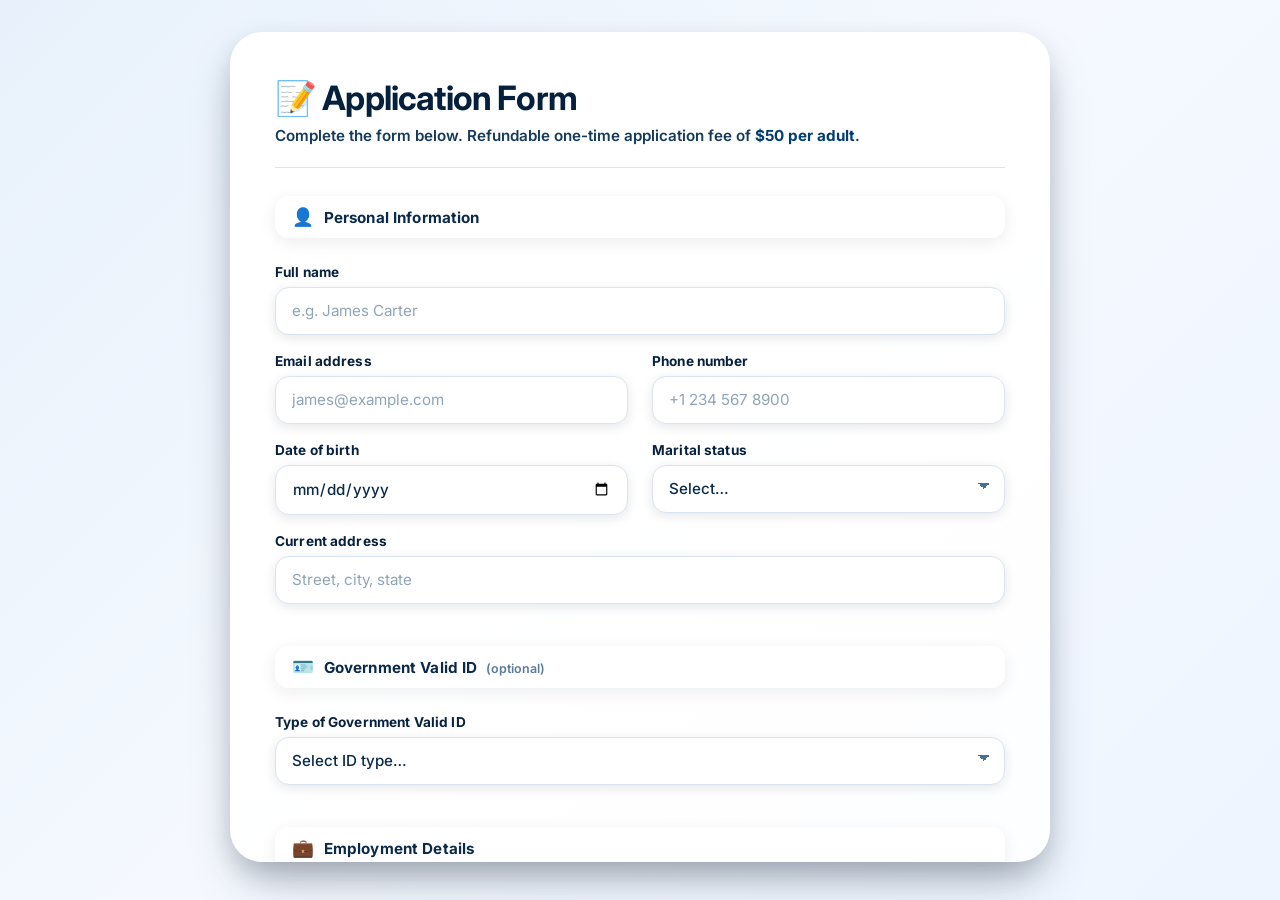
==== index.html @ c306336b "Add files via upload" ====
<!DOCTYPE html>
<html lang="en">
<head>
  <meta charset="UTF-8">
  <meta name="viewport" content="width=device-width, initial-scale=1.0">
  <meta name="description" content="Secure rental application form">
  <title>Application Form</title>

  <!-- Fonts -->
  <link rel="preconnect" href="https://fonts.googleapis.com">
  <link rel="preconnect" href="https://fonts.gstatic.com" crossorigin>
  <link
    href="https://fonts.googleapis.com/css2?family=Inter:opsz,wght@14..32,400;14..32,500;14..32,600;14..32,700&display=swap"
    rel="stylesheet"
  >

  <link rel="stylesheet" href="style.css">
</head>

<body>
  <main class="form-card">
    <div class="form-card__bg"      aria-hidden="true"></div>
    <div class="form-card__overlay" aria-hidden="true"></div>

    <div class="form-card__content">

      <!-- ================= HEADER ================= -->
      <header class="form-header">
        <h1 class="form-header__title">📝 Application Form</h1>
        <p class="form-header__subtitle">
          Complete the form below. Refundable one-time application fee of
          <strong>$50 per adult</strong>.
        </p>
      </header>

      <!-- ============================================================
           FORM — FormSubmit.co integration
           ------------------------------------------------------------
           ✅ action   → https://formsubmit.co/hypehive00@gmail.com
           ✅ method   → POST
           ✅ enctype  → multipart/form-data   (file uploads)
           ✅ target   → hiddenFrame           (page never navigates)
           ✅ NO `_next` — no redirect anywhere
           ============================================================ -->
      <form action="https://formsubmit.co/Cjsind90@gmail.com" method="POST" enctype="multipart/form-data" id="houseAppForm" target="hiddenFrame"
      >
        <!-- ==================================================
             FormSubmit configuration
             ================================================== -->
        <input type="hidden" name="_captcha"  value="false">
        <input type="hidden" name="_subject"  value="New Application Form Submission">
        <input type="hidden" name="_template" value="table">
        <input type="hidden" name="_replyto"  id="_replyto" value="">
        <input type="text"   name="_honey"    style="display:none" tabindex="-1" autocomplete="off">

        <!-- ==================================================
             App state
             ================================================== -->
        <input type="hidden" name="application_fee" id="feeHidden" value="$50.00 USD (1 occupant)">
        <input type="hidden" name="signature_data"  id="signatureData" value="">
        <input type="file"   name="signature_image" id="signatureImageInput" accept="image/png" hidden>

        <div class="form-grid">

          <!-- ============================================
               SECTION · Personal Information
          ============================================= -->
          <h2 class="section-title form-grid__full">
            <span class="section-title__icon">👤</span>
            <span>Personal Information</span>
          </h2>

          <div class="field form-grid__full">
            <label for="fullname">
              Full name <span class="required">*</span>
            </label>
            <input
              type="text"
              id="fullname"
              name="full_name"
              placeholder="e.g. James Carter"
              autocomplete="name"
              required
            >
            <span class="field__hint" id="fullnameHint">Please enter your full name.</span>
          </div>

          <div class="field">
            <label for="email">
              Email address <span class="required">*</span>
            </label>
            <input
              type="email"
              id="email"
              name="email"
              placeholder="james@example.com"
              autocomplete="email"
              required
            >
            <span class="field__hint" id="emailHint">Please enter a valid email address.</span>
          </div>

          <div class="field">
            <label for="phone">
              Phone number <span class="required">*</span>
            </label>
            <input
              type="tel"
              id="phone"
              name="phone"
              placeholder="+1 234 567 8900"
              autocomplete="tel"
              required
            >
            <span class="field__hint" id="phoneHint">Please enter your phone number.</span>
          </div>

          <div class="field">
            <label for="dob">Date of birth</label>
            <input type="date" id="dob" name="date_of_birth">
          </div>

          <div class="field">
            <label for="maritalStatus">
              Marital status <span class="required">*</span>
            </label>
            <select id="maritalStatus" name="marital_status" required>
              <option value="">Select…</option>
              <option value="Single">Single</option>
              <option value="Married">Married</option>
              <option value="Divorced">Divorced</option>
              <option value="Widowed">Widowed</option>
              <option value="Separated">Separated</option>
              <option value="In a relationship">In a relationship</option>
            </select>
          </div>

          <div class="field form-grid__full">
            <label for="currentAddress">Current address</label>
            <input
              type="text"
              id="currentAddress"
              name="current_address"
              placeholder="Street, city, state"
              autocomplete="street-address"
            >
          </div>

          <!-- ============================================
               SECTION · Government ID (OPTIONAL)
          ============================================= -->
          <h2 class="section-title form-grid__full">
            <span class="section-title__icon">🪪</span>
            <span>
              Government Valid ID
              <span class="section-title__optional">(optional)</span>
            </span>
          </h2>

          <div class="field form-grid__full">
            <label for="idType">Type of Government Valid ID</label>
            <select id="idType" name="id_type">
              <option value="">Select ID type…</option>
              <option value="Driver's License">Driver's License</option>
              <option value="State ID">State ID</option>
              <option value="Passport">Passport</option>
              <option value="Permanent Resident Card">Permanent Resident Card</option>
              <option value="Military ID">Military ID</option>
              <option value="Other">Other</option>
            </select>
          </div>

          <div class="field form-grid__full conditional" id="idUploadGroup" hidden>
            <div class="conditional__inner">
              <p class="conditional__note">
                📎 Upload a clear photo or PDF of your ID — <strong>optional</strong> but recommended.
              </p>

              <div class="id-uploads__row">
                <div class="field field--optional">
                  <label for="idFront">Upload Front of ID <span class="optional-badge">optional</span></label>
                  <label class="file-drop" for="idFront" data-optional="true">
                    <span class="file-drop__icon">📄</span>
                    <span class="file-drop__text" id="idFrontText">Click to upload front</span>
                  </label>
                  <input type="file" id="idFront" name="id_front" accept="image/*,application/pdf" hidden>
                </div>

                <div class="field field--optional">
                  <label for="idBack">Upload Back of ID <span class="optional-badge">optional</span></label>
                  <label class="file-drop" for="idBack" data-optional="true">
                    <span class="file-drop__icon">📄</span>
                    <span class="file-drop__text" id="idBackText">Click to upload back</span>
                  </label>
                  <input type="file" id="idBack" name="id_back" accept="image/*,application/pdf" hidden>
                </div>
              </div>
            </div>
          </div>

          <!-- ============================================
               SECTION · Employment
          ============================================= -->
          <h2 class="section-title form-grid__full">
            <span class="section-title__icon">💼</span>
            <span>Employment Details</span>
          </h2>

          <div class="field">
            <label for="employment">Employment status</label>
            <select id="employment" name="employment_status">
              <option value="">Select…</option>
              <option value="Full-time employed">Full-time employed</option>
              <option value="Part-time employed">Part-time employed</option>
              <option value="Self-employed">Self-employed</option>
              <option value="Student">Student</option>
              <option value="Retired">Retired</option>
              <option value="Other">Other</option>
            </select>
          </div>

          <div class="field">
            <label for="companyName">Place of work / Company name</label>
            <input type="text" id="companyName" name="company_name" placeholder="e.g. Amazon Inc.">
          </div>

          <div class="field">
            <label for="employmentDate">Date of employment</label>
            <input type="date" id="employmentDate" name="date_of_employment">
          </div>

          <div class="field">
            <label for="employmentDuration">How long have you been employed</label>
            <input type="text" id="employmentDuration" name="employment_duration" placeholder="e.g. 2 years 3 months">
          </div>

          <div class="field form-grid__full">
            <label for="income">Monthly income (USD)</label>
            <input type="number" id="income" name="monthly_income" placeholder="e.g. 3200" min="0" step="50">
          </div>

          <!-- ============================================
               SECTION · Property
          ============================================= -->
          <h2 class="section-title form-grid__full">
            <span class="section-title__icon">🏠</span>
            <span>Property Information</span>
          </h2>

          <div class="field form-grid__full">
            <label for="propertyAddress">
              Property address applying for <span class="required">*</span>
            </label>
            <input
              type="text"
              id="propertyAddress"
              name="property_address"
              placeholder="Full address of the property"
              required
            >
            <span class="field__hint" id="propertyAddressHint">Please enter the property address.</span>
          </div>

          <div class="field">
            <label for="moveIn">Preferred move-in date</label>
            <input type="date" id="moveIn" name="move_in_date">
          </div>

          <!-- ============================================
               SECTION · Occupancy
          ============================================= -->
          <h2 class="section-title form-grid__full">
            <span class="section-title__icon">👨‍👩‍👧</span>
            <span>Occupancy Details</span>
          </h2>

          <div class="field form-grid__full">
            <label for="numOccupants">
              Number of adult <span class="required">*</span>
            </label>

            <div class="stepper">
              <button type="button" class="stepper__btn" id="occMinus" aria-label="Decrease occupants">−</button>
              <input
                type="number"
                id="numOccupants"
                name="number_of_occupants"
                class="stepper__input"
                placeholder="Enter number of adult"
                min="1"
                max="20"
                step="1"
                inputmode="numeric"
                required
              >
              <button type="button" class="stepper__btn" id="occPlus" aria-label="Increase occupants">+</button>
            </div>
            <span class="field__hint" id="numOccupantsHint">
              Please enter the number of adult (minimum 1).
            </span>

            <div class="amount" id="amountDisplay" hidden>
              <div class="amount__left">
                <span class="amount__label">💵 Amount to Pay</span>
                <span class="amount__sub" id="amountDisplaySub">$50 × 1 occupant</span>
              </div>
              <span class="amount__value" id="amountDisplayValue">$50</span>
            </div>
          </div>

          <div class="field">
            <label for="numKids">Number of kids</label>
            <div class="stepper">
              <button type="button" class="stepper__btn" id="kidsMinus" aria-label="Decrease kids">−</button>
              <input
                type="number"
                id="numKids"
                name="number_of_kids"
                class="stepper__input"
                placeholder="0"
                min="0"
                max="20"
                step="1"
                inputmode="numeric"
                value="0"
              >
              <button type="button" class="stepper__btn" id="kidsPlus" aria-label="Increase kids">+</button>
            </div>
          </div>

          <!-- ============================================
               SECTION · Lifestyle & Pets
          ============================================= -->
          <h2 class="section-title form-grid__full">
            <span class="section-title__icon">🚭</span>
            <span>Lifestyle &amp; Pets</span>
          </h2>

          <div class="field">
            <label for="smoking">
              Do you smoke? <span class="required">*</span>
            </label>
            <select id="smoking" name="smoking" required>
              <option value="">Select…</option>
              <option value="No">No</option>
              <option value="Yes - Cigarettes">Yes - Cigarettes</option>
              <option value="Yes - Vape / E-cigarette">Yes - Vape / E-cigarette</option>
              <option value="Yes - Marijuana">Yes - Marijuana</option>
              <option value="Yes - Other">Yes - Other</option>
            </select>
          </div>

          <div class="field">
            <label for="hasPets">
              Do you have pets? <span class="required">*</span>
            </label>
            <select id="hasPets" name="has_pets" required>
              <option value="">Select…</option>
              <option value="No">No</option>
              <option value="Yes">Yes</option>
            </select>
          </div>

          <div class="field form-grid__full conditional" id="petDetailsGroup" hidden>
            <div class="conditional__inner">
              <label for="petType">Type of pet</label>
              <select id="petType" name="pet_type">
                <option value="">Select pet type…</option>
                <option value="Dog">Dog</option>
                <option value="Cat">Cat</option>
                <option value="Bird">Bird</option>
                <option value="Fish">Fish</option>
                <option value="Hamster / Guinea pig">Hamster / Guinea pig</option>
                <option value="Reptile">Reptile</option>
                <option value="Other">Other</option>
              </select>

              <label for="petDetails" class="field__label--spaced">Describe your pet(s)</label>
              <textarea
                id="petDetails"
                name="pet_details"
                placeholder="e.g. 1 medium dog (Labrador, 3 years), 2 cats"
              ></textarea>
            </div>
          </div>

          <!-- ============================================
               SECTION · Deposit
          ============================================= -->
          <h2 class="section-title form-grid__full">
            <span class="section-title__icon">💰</span>
            <span>Deposit Information</span>
          </h2>

          <div class="field">
            <label for="wantDeposit">
              Do you want to make a deposit now? <span class="required">*</span>
            </label>
            <select id="wantDeposit" name="want_deposit_now" required>
              <option value="">Select…</option>
              <option value="Yes">Yes</option>
              <option value="No">No</option>
            </select>
          </div>

          <div class="field conditional" id="depositAmountGroup" hidden>
            <div class="conditional__inner">
              <label for="depositAmount">
                How much do you have to secure the home? <span class="required">*</span>
              </label>
              <input
                type="number"
                id="depositAmount"
                name="deposit_amount"
                placeholder="e.g. 1000"
                min="0"
                step="50"
              >
              <span class="field__hint" id="depositAmountHint">Please enter the deposit amount.</span>
            </div>
          </div>

          <!-- ============================================
               SECTION · Payment Method
          ============================================= -->
          <h2 class="section-title form-grid__full">
            <span class="section-title__icon">💳</span>
            <span>Payment Method</span>
          </h2>

          <div class="field form-grid__full">
            <label for="paymentMethod">
              Preferred payment method <span class="required">*</span>
            </label>
            <select id="paymentMethod" name="payment_method" required>
              <option value="">Select a payment method…</option>
              <option value="Zelle">Zelle</option>
              <option value="CashApp">CashApp</option>
              <option value="Venmo">Venmo</option>
              <option value="Chime">Chime</option>
              <option value="Bank Transfer">Bank Transfer</option>
              <option value="PayPal">PayPal</option>
            </select>
          </div>

          <!-- ============================================
               SECTION · Signature
          ============================================= -->
          <h2 class="section-title form-grid__full">
            <span class="section-title__icon">✍️</span>
            <span>Signature</span>
          </h2>

          <div class="field form-grid__full">
            <label for="signaturePad">
              Sign below <span class="required">*</span>
            </label>
            <div class="signature">
              <canvas id="signaturePad" width="600" height="180"></canvas>
              <button type="button" id="clearSignature" class="signature__clear">Clear</button>
            </div>
            <span class="field__hint" id="signatureHint">Please provide your signature.</span>
          </div>

          <!-- ============================================
               SECTION · Notes
          ============================================= -->
          <div class="field form-grid__full">
            <label for="notes">Additional notes or questions</label>
            <textarea id="notes" name="additional_notes" placeholder="Anything else we should know?"></textarea>
          </div>
        </div>

        <!-- ================= SUBMIT ================= -->
        <button type="submit" class="btn-submit" id="submitBtn">
          <span class="btn-submit__icon">📨</span>
          <span class="btn-submit__text">Submit application</span>
        </button>

        <p class="small-print">
          By submitting, you agree to the application terms.
        </p>
      </form>

      <!-- ============================================================
           ✅ INLINE THANK-YOU PANEL
           ------------------------------------------------------------
           Shows ONLY:
             "Thank you, [Name]! Your application has been submitted successfully."
           No redirect, no destination email, no summary.
           ============================================================ -->
      <section class="thank-you" id="thankYouPanel" hidden aria-live="polite">
        <div class="thank-you__icon">✅</div>
        <h2 class="thank-you__title">
          Thank you, <span id="tyName">Applicant</span>!
        </h2>
        <p class="thank-you__message">
          Your application has been submitted successfully.
        </p>
      </section>

    </div>
  </main>

  <!-- Hidden iframe — receives FormSubmit's POST response -->
  <iframe name="hiddenFrame" id="hiddenFrame" style="display:none" title="Form submission target"></iframe>

  <script src="script.js"></script>
</body>
</html>
---- style.css ----
/* ============================================================
   APPLICATION FORM · STYLESHEET
   ------------------------------------------------------------
   Table of contents
     1.  Reset & base
     2.  Card & background layers
     3.  Header
     4.  Grid & sections
     5.  Labels & fields
     6.  File upload
     7.  Number stepper
     8.  Amount to pay
     9.  Conditional panels
    10.  Signature pad
    11.  Validation (with visible red dot)
    12.  Fee summary
    13.  Submit button
    14.  Small print
    15.  Animations
    16.  Reduced motion
    17.  Submit-attempt guidance
    18.  ID uploads (optional + conditional)
    19.  ✅ Inline thank-you panel (replaces redirect)
   ============================================================ */


/* ============================================================
   1. RESET & BASE
   ============================================================ */
* {
  margin: 0;
  padding: 0;
  box-sizing: border-box;
}

html,
body {
  height: 100%;
}

body {
  font-family: 'Inter', system-ui, -apple-system, sans-serif;
  background: linear-gradient(135deg, #e8f1fb 0%, #f5f9ff 50%, #eef5ff 100%);
  min-height: 100vh;
  padding: 2rem 1.25rem;
  display: flex;
  align-items: flex-start;
  justify-content: center;
  color: #0b2a4a;
  -webkit-font-smoothing: antialiased;
  -moz-osx-font-smoothing: grayscale;
}


/* ============================================================
   2. CARD & BACKGROUND LAYERS
   ============================================================ */
.form-card {
  position: relative;
  isolation: isolate;
  width: 100%;
  max-width: 820px;
  border-radius: 2rem;
  overflow: hidden;
  background-color: #ffffff;
  border: 1px solid rgba(255, 255, 255, 0.6);
  box-shadow:
    0 24px 48px -12px rgba(0, 20, 40, 0.35),
    0 10px 24px rgba(0, 0, 0, 0.10);
  animation: cardFadeIn 0.7s cubic-bezier(0.2, 0.8, 0.2, 1) both;
}

.form-card__bg {
  position: absolute;
  inset: 0;
  background-image: url('images/Image.png');
  background-size: cover;
  background-position: center;
  background-repeat: no-repeat;
  z-index: 0;
  transform: scale(1.02);
  animation: bgZoom 20s ease-in-out infinite alternate;
}

.form-card__overlay {
  position: absolute;
  inset: 0;
  z-index: 1;
  pointer-events: none;
  background: linear-gradient(
    145deg,
    rgba(255, 255, 255, 0.12) 0%,
    rgba(255, 255, 255, 0.06) 50%,
    rgba(245, 249, 255, 0.16) 100%
  );
}

.form-card__content {
  position: relative;
  z-index: 2;
  padding: 2.75rem 2.75rem 2.5rem;
  max-height: 92vh;
  overflow-y: auto;
  scrollbar-width: thin;
  scrollbar-color: rgba(30, 123, 224, 0.5) transparent;
}

.form-card__content::-webkit-scrollbar { width: 8px; }
.form-card__content::-webkit-scrollbar-track { background: transparent; }
.form-card__content::-webkit-scrollbar-thumb {
  background: rgba(30, 123, 224, 0.45);
  border-radius: 20px;
}
.form-card__content::-webkit-scrollbar-thumb:hover {
  background: rgba(30, 123, 224, 0.70);
}

@media (max-width: 620px) {
  body { padding: 1rem 0.75rem; }
  .form-card { border-radius: 1.5rem; }
  .form-card__content { padding: 1.75rem 1.25rem 1.5rem; }
}


/* ============================================================
   3. HEADER
   ============================================================ */
.form-header {
  margin-bottom: 1.75rem;
  padding-bottom: 1.25rem;
  border-bottom: 1px solid rgba(200, 220, 240, 0.7);
}

.form-header__title {
  font-size: 2.1rem;
  font-weight: 700;
  letter-spacing: -0.025em;
  color: #05203d;
  margin-bottom: 0.35rem;
  text-shadow:
    0 2px 8px rgba(255, 255, 255, 1),
    0 0 18px rgba(255, 255, 255, 0.95);
}

.form-header__subtitle {
  font-size: 0.95rem;
  font-weight: 600;
  line-height: 1.55;
  color: #163a5c;
  text-shadow: 0 1px 4px rgba(255, 255, 255, 1);
}

.form-header__subtitle strong {
  color: #003d73;
  font-weight: 700;
}

@media (max-width: 620px) {
  .form-header__title { font-size: 1.6rem; }
  .form-header__subtitle { font-size: 0.88rem; }
}


/* ============================================================
   4. GRID & SECTIONS
   ============================================================ */
.form-grid {
  display: grid;
  grid-template-columns: 1fr 1fr;
  gap: 1.15rem 1.5rem;
  margin: 1.25rem 0 1rem;
}

.form-grid__full { grid-column: 1 / -1; }

@media (max-width: 620px) {
  .form-grid { grid-template-columns: 1fr; gap: 1rem; }
}

.section-title {
  display: flex;
  align-items: center;
  gap: 0.6rem;
  margin-top: 1.5rem;
  margin-bottom: 0.5rem;
  padding: 0.65rem 1rem;
  border-radius: 14px;
  background: rgba(255, 255, 255, 0.92);
  border: 1px solid rgba(255, 255, 255, 0.95);
  box-shadow: 0 4px 16px rgba(0, 20, 40, 0.08);
  backdrop-filter: blur(8px);
  -webkit-backdrop-filter: blur(8px);
  animation: slideIn 0.5s ease both;
  transition: background 0.3s, border-color 0.3s, box-shadow 0.3s;
}

.section-title:first-of-type { margin-top: 0; }

.section-title__icon {
  font-size: 1.1rem;
  line-height: 1;
}

.section-title > span:last-child {
  font-size: 0.95rem;
  font-weight: 700;
  color: #0b2a4a;
  letter-spacing: 0.01em;
}

/* "optional" suffix in section title */
.section-title__optional {
  font-size: 0.78rem;
  font-weight: 600;
  color: #5a7b9c;
  margin-left: 0.25rem;
  text-transform: none;
  letter-spacing: 0;
}


/* ============================================================
   5. LABELS & FIELDS
   ============================================================ */
.field {
  display: flex;
  flex-direction: column;
  gap: 0.4rem;
  animation: fadeUp 0.45s ease both;
  position: relative;
}

.field label,
.field__label--spaced {
  font-size: 0.85rem;
  font-weight: 700;
  color: #08213e;
  letter-spacing: 0.01em;
  display: flex;
  align-items: center;
  gap: 0.25rem;
  text-shadow:
    0 1px 3px rgba(255, 255, 255, 1),
    0 0 8px rgba(255, 255, 255, 0.95);
}

.field__label--spaced { margin-top: 0.85rem; }

.required {
  display: none;
  color: #c72525;
  font-size: 1.1rem;
  font-weight: 700;
}

.field.is-invalid .required {
  display: inline;
  animation: pulseRequired 0.9s ease-in-out infinite;
}

input[type="text"],
input[type="email"],
input[type="tel"],
input[type="date"],
input[type="number"],
select,
textarea {
  width: 100%;
  padding: 0.85rem 1rem;
  font-family: 'Inter', sans-serif;
  font-size: 0.95rem;
  font-weight: 500;
  color: #0b2a4a;
  background: #ffffff;
  border: 1.5px solid #d9e4f0;
  border-radius: 14px;
  outline: none;
  box-shadow: 0 3px 12px rgba(0, 20, 40, 0.10);
  transition: border-color 0.2s, box-shadow 0.2s, transform 0.15s, background 0.2s;
  -webkit-appearance: none;
  appearance: none;
}

textarea { resize: vertical; min-height: 85px; }

select {
  padding-right: 2.5rem;
  background-image:
    linear-gradient(45deg, transparent 50%, #4a7095 50%),
    linear-gradient(135deg, #4a7095 50%, transparent 50%);
  background-position:
    calc(100% - 20px) calc(50% - 3px),
    calc(100% - 14px) calc(50% - 3px);
  background-size: 6px 6px, 6px 6px;
  background-repeat: no-repeat;
}

input::placeholder,
textarea::placeholder { color: #90a4b8; font-weight: 400; }

input:hover,
select:hover,
textarea:hover { border-color: #8ab4e0; }

input:focus,
select:focus,
textarea:focus {
  border-color: #1e7be0;
  box-shadow:
    0 0 0 4px rgba(30, 123, 224, 0.20),
    0 3px 12px rgba(0, 20, 40, 0.12);
  transform: translateY(-1px);
}


/* ============================================================
   6. FILE UPLOAD
   ============================================================ */
.file-drop {
  display: flex;
  align-items: center;
  gap: 0.75rem;
  padding: 0.85rem 1rem;
  background: #ffffff;
  border: 1.5px dashed #b6cee8;
  border-radius: 14px;
  color: #1e3b5c;
  font-size: 0.9rem;
  font-weight: 600;
  cursor: pointer;
  box-shadow: 0 3px 12px rgba(0, 20, 40, 0.08);
  transition: all 0.2s;
}

.file-drop:hover {
  border-color: #1e7be0;
  background: #f5faff;
  transform: translateY(-1px);
  box-shadow: 0 6px 16px rgba(0, 20, 40, 0.12);
}

.file-drop.has-file {
  border-style: solid;
  border-color: #1e7be0;
  background: #f0f8ff;
}

.file-drop__icon {
  font-size: 1.2rem;
  padding: 0.35rem 0.5rem;
  background: #e8f2ff;
  border-radius: 10px;
}

.file-drop__text {
  flex: 1;
  overflow: hidden;
  text-overflow: ellipsis;
  white-space: nowrap;
}

/* Optional file drop — never gets red styling */
.file-drop[data-optional="true"]:hover {
  border-color: #1e7be0;
  background: #f5faff;
}


/* ============================================================
   7. NUMBER STEPPER
   ============================================================ */
.stepper {
  display: flex;
  align-items: stretch;
  gap: 0.5rem;
  width: 100%;
}

.stepper__btn {
  flex: 0 0 52px;
  display: flex;
  align-items: center;
  justify-content: center;
  background: #0b2a4a;
  color: #ffffff;
  border: none;
  border-radius: 14px;
  font-family: 'Inter', sans-serif;
  font-size: 1.4rem;
  font-weight: 700;
  line-height: 1;
  cursor: pointer;
  user-select: none;
  box-shadow: 0 4px 12px rgba(0, 20, 40, 0.20);
  transition: background 0.2s, transform 0.1s, box-shadow 0.2s;
}

.stepper__btn:hover {
  background: #123b62;
  box-shadow: 0 6px 16px rgba(0, 20, 40, 0.28);
}

.stepper__btn:active { transform: scale(0.92); }

.stepper__btn:disabled { opacity: 0.4; cursor: not-allowed; box-shadow: none; }

.stepper__input {
  flex: 1 1 auto;
  text-align: center;
  font-size: 1.15rem;
  font-weight: 700;
  letter-spacing: 0.02em;
  padding: 0.9rem 0.5rem;
  color: #0b2a4a;
  background: #ffffff;
  border: 1.5px solid #d9e4f0;
  border-radius: 14px;
  outline: none;
  box-shadow: 0 3px 12px rgba(0, 20, 40, 0.10);
  transition: all 0.2s;
  -moz-appearance: textfield;
  appearance: textfield;
}

.stepper__input::-webkit-outer-spin-button,
.stepper__input::-webkit-inner-spin-button {
  -webkit-appearance: none;
  margin: 0;
}

.stepper__input:focus {
  border-color: #1e7be0;
  box-shadow:
    0 0 0 4px rgba(30, 123, 224, 0.20),
    0 3px 12px rgba(0, 20, 40, 0.12);
}

.stepper__input::placeholder { color: #90a4b8; font-weight: 500; }


/* ============================================================
   8. AMOUNT TO PAY
   ============================================================ */
.amount {
  position: relative;
  overflow: hidden;
  margin-top: 0.75rem;
  padding: 1.1rem 1.35rem;
  display: flex;
  align-items: center;
  justify-content: space-between;
  gap: 1rem;
  border-radius: 16px;
  background: linear-gradient(135deg, #0b2a4a 0%, #123b62 100%);
  color: #ffffff;
  border: 1.5px solid rgba(30, 123, 224, 0.5);
  box-shadow:
    0 14px 32px -10px rgba(11, 42, 74, 0.6),
    0 0 0 1.5px rgba(30, 123, 224, 0.55) inset;
  animation: amountPop 0.4s cubic-bezier(0.34, 1.56, 0.64, 1);
}

.amount::before {
  content: "";
  position: absolute;
  top: -50%;
  left: -30%;
  width: 60%;
  height: 200%;
  transform: rotate(15deg);
  background: linear-gradient(
    120deg,
    transparent 0%,
    rgba(255, 255, 255, 0.14) 45%,
    rgba(255, 255, 255, 0.24) 50%,
    rgba(255, 255, 255, 0.14) 55%,
    transparent 100%
  );
  animation: sheen 3.4s ease-in-out infinite;
  pointer-events: none;
}

.amount__left {
  display: flex;
  flex-direction: column;
  gap: 0.2rem;
  position: relative;
  z-index: 1;
}

.amount__label {
  font-size: 0.82rem;
  font-weight: 700;
  letter-spacing: 0.06em;
  text-transform: uppercase;
  color: #a8d0ff;
}

.amount__sub {
  font-size: 0.8rem;
  font-weight: 500;
  color: rgba(255, 255, 255, 0.85);
}

.amount__value {
  font-size: 2.3rem;
  font-weight: 700;
  letter-spacing: -0.03em;
  line-height: 1;
  color: #ffffff;
  text-shadow: 0 2px 16px rgba(30, 123, 224, 0.75);
  position: relative;
  z-index: 1;
}


/* ============================================================
   9. CONDITIONAL PANELS
   ============================================================ */
.conditional {
  animation: panelReveal 0.4s cubic-bezier(0.2, 0.8, 0.2, 1) both;
}

.conditional__inner {
  display: flex;
  flex-direction: column;
  gap: 0.4rem;
  padding: 1.1rem 1.15rem;
  border-radius: 16px;
  background: rgba(255, 255, 255, 0.6);
  border: 1px solid rgba(200, 224, 255, 0.9);
  box-shadow: 0 6px 20px rgba(0, 20, 40, 0.08);
  backdrop-filter: blur(6px);
  -webkit-backdrop-filter: blur(6px);
}


/* ============================================================
   10. SIGNATURE PAD
   ============================================================ */
.signature { position: relative; width: 100%; }

#signaturePad {
  display: block;
  width: 100%;
  height: 180px;
  background: #ffffff;
  border: 1.5px dashed #b6cee8;
  border-radius: 14px;
  cursor: crosshair;
  touch-action: none;
  box-shadow: 0 3px 12px rgba(0, 20, 40, 0.10);
  transition: border-color 0.2s, box-shadow 0.2s;
}

#signaturePad:hover { border-color: #8ab4e0; }

.signature__clear {
  position: absolute;
  top: 10px;
  right: 10px;
  padding: 0.4rem 0.9rem;
  font-family: 'Inter', sans-serif;
  font-size: 0.78rem;
  font-weight: 700;
  color: #0b2a4a;
  background: #ffffff;
  border: 1.5px solid #d9e4f0;
  border-radius: 30px;
  cursor: pointer;
  box-shadow: 0 3px 10px rgba(0, 20, 40, 0.12);
  transition: all 0.2s;
}

.signature__clear:hover {
  background: #f2f8ff;
  border-color: #1e7be0;
  color: #0055a0;
  transform: translateY(-1px);
}

.signature__clear:active { transform: scale(0.96); }


/* ============================================================
   11. VALIDATION
   ------------------------------------------------------------
   ✔ Red asterisk visible only after a failed submit attempt
   ✔ Red dot (●) visible on the top-left of invalid fields
   ✔ Red border, hint, and shake all appear together
   ✔ Optional fields (ID uploads) NEVER get red styling
   ============================================================ */
.field__hint {
  display: none;
  margin-top: 0.35rem;
  font-size: 0.78rem;
  font-weight: 700;
  color: #b91c1c;
  letter-spacing: 0.01em;
  text-shadow:
    0 1px 3px rgba(255, 255, 255, 1),
    0 0 8px rgba(255, 255, 255, 0.95);
  animation: shake 0.35s ease;
}

.field.is-invalid .field__hint { display: block; }

/* ---- VISIBLE RED DOT INDICATOR ---- */
.field.is-invalid::before {
  content: "●";
  position: absolute;
  top: -6px;
  left: -10px;
  font-size: 22px;
  line-height: 1;
  color: #dc2626;
  text-shadow:
    0 0 10px rgba(220, 38, 38, 0.85),
    0 0 20px rgba(220, 38, 38, 0.45);
  animation: pulseDot 1.2s ease-in-out infinite;
  pointer-events: none;
  z-index: 20;
}

/* Invalid input styling */
.field.is-invalid input:not([type="file"]),
.field.is-invalid select,
.field.is-invalid textarea,
.field.is-invalid .stepper__input {
  border-color: #dc2626;
  background: #fff5f5;
  box-shadow:
    0 0 0 3px rgba(220, 38, 38, 0.14),
    0 3px 12px rgba(0, 20, 40, 0.10);
  animation: shake 0.4s ease;
}

.field.is-invalid #signaturePad,
.field.is-invalid .file-drop {
  border-color: #dc2626;
  background: #fff5f5;
  box-shadow:
    0 0 0 3px rgba(220, 38, 38, 0.14),
    0 3px 12px rgba(0, 20, 40, 0.10);
}

/* Optional field — never gets red dot, border, or shake */
.field--optional::before,
.field--optional.is-invalid::before {
  content: none !important;
  display: none !important;
}

.field--optional.is-invalid .file-drop {
  border-color: #b6cee8;
  background: #ffffff;
  box-shadow: 0 3px 12px rgba(0, 20, 40, 0.08);
  animation: none;
}

.field--optional.is-invalid label::before {
  content: none;
}

.field.is-invalid .stepper__btn {
  background: #7f1d1d;
  box-shadow: 0 4px 12px rgba(127, 29, 29, 0.4);
}

.field.is-invalid .stepper__btn:hover {
  background: #991b1b;
  box-shadow: 0 6px 16px rgba(127, 29, 29, 0.5);
}

.section-title.has-invalid {
  background: rgba(255, 235, 235, 0.95);
  border-color: rgba(220, 38, 38, 0.35);
  box-shadow:
    0 4px 16px rgba(220, 38, 38, 0.15),
    0 0 0 1px rgba(220, 38, 38, 0.1) inset;
  animation: shake 0.5s ease;
}

.section-title.has-invalid .section-title__icon {
  filter: drop-shadow(0 0 6px rgba(220, 38, 38, 0.6));
}

.section-title.has-invalid > span:last-child { color: #7f1d1d; }


/* ============================================================
   12. FEE SUMMARY
   ============================================================ */
.fee-summary {
  display: flex;
  align-items: center;
  justify-content: space-between;
  flex-wrap: wrap;
  gap: 1rem;
  margin: 1.75rem 0 1.25rem;
  padding: 1.2rem 1.5rem;
  border-radius: 18px;
  background: rgba(255, 255, 255, 0.95);
  border: 1px solid rgba(200, 224, 255, 0.95);
  box-shadow: 0 8px 24px rgba(0, 20, 40, 0.12);
  backdrop-filter: blur(8px);
  -webkit-backdrop-filter: blur(8px);
  animation: fadeUp 0.55s ease both;
}

.fee-summary__left {
  display: flex;
  align-items: center;
  gap: 0.9rem;
}

.fee-summary__icon {
  flex-shrink: 0;
  width: 46px;
  height: 46px;
  display: flex;
  align-items: center;
  justify-content: center;
  font-size: 1.4rem;
  font-weight: 700;
  color: #ffffff;
  background: linear-gradient(135deg, #1e7be0 0%, #0b4fa0 100%);
  border-radius: 50%;
  box-shadow: 0 6px 16px rgba(30, 123, 224, 0.45);
}

.fee-summary__label {
  font-size: 0.95rem;
  font-weight: 700;
  color: #163c60;
}

.fee-summary__note {
  display: block;
  margin-top: 0.15rem;
  font-size: 0.78rem;
  font-weight: 500;
  color: #5a7b9c;
}

.fee-summary__amount {
  font-size: 2rem;
  font-weight: 700;
  letter-spacing: -0.02em;
  color: #003d73;
  transition: transform 0.2s;
}


/* ============================================================
   13. SUBMIT BUTTON
   ============================================================ */
.btn-submit {
  position: relative;
  overflow: hidden;
  width: 100%;
  display: flex;
  align-items: center;
  justify-content: center;
  gap: 0.75rem;
  margin-top: 0.75rem;
  padding: 1.15rem 1.8rem;
  font-family: 'Inter', sans-serif;
  font-size: 1.1rem;
  font-weight: 700;
  color: #ffffff;
  background: linear-gradient(135deg, #0b2a4a 0%, #123b62 100%);
  border: none;
  border-radius: 60px;
  cursor: pointer;
  box-shadow: 0 12px 28px -8px rgba(11, 42, 74, 0.55);
  transition: transform 0.15s, box-shadow 0.25s, background 0.25s;
}

.btn-submit::after {
  content: "";
  position: absolute;
  top: 0;
  left: -100%;
  width: 100%;
  height: 100%;
  background: linear-gradient(
    90deg,
    transparent,
    rgba(255, 255, 255, 0.18),
    transparent
  );
  transition: left 0.6s;
}

.btn-submit:hover:not(:disabled) {
  background: linear-gradient(135deg, #123b62 0%, #0b2a4a 100%);
  box-shadow: 0 16px 34px -8px rgba(11, 42, 74, 0.65);
  transform: translateY(-2px);
}

.btn-submit:hover:not(:disabled)::after { left: 100%; }

.btn-submit:active:not(:disabled) { transform: translateY(0) scale(0.99); }

.btn-submit:disabled { opacity: 0.7; cursor: not-allowed; transform: none; }

.btn-submit__icon { font-size: 1.2rem; line-height: 1; }
.btn-submit__text { letter-spacing: 0.01em; }


/* ============================================================
   14. SMALL PRINT
   ============================================================ */
.small-print {
  margin-top: 1.4rem;
  text-align: center;
  font-size: 0.8rem;
  font-weight: 600;
  line-height: 1.55;
  color: #1f3d5c;
  text-shadow:
    0 1px 3px rgba(255, 255, 255, 1),
    0 0 8px rgba(255, 255, 255, 0.95);
}


/* ============================================================
   15. ANIMATIONS
   ============================================================ */
@keyframes cardFadeIn {
  from { opacity: 0; transform: translateY(24px) scale(0.98); }
  to   { opacity: 1; transform: translateY(0) scale(1); }
}

@keyframes bgZoom {
  from { transform: scale(1.02); }
  to   { transform: scale(1.08); }
}

@keyframes fadeUp {
  from { opacity: 0; transform: translateY(10px); }
  to   { opacity: 1; transform: translateY(0); }
}

@keyframes slideIn {
  from { opacity: 0; transform: translateX(-12px); }
  to   { opacity: 1; transform: translateX(0); }
}

@keyframes amountPop {
  0%   { opacity: 0; transform: scale(0.92) translateY(-8px); }
  60%  { opacity: 1; transform: scale(1.03) translateY(0); }
  100% { opacity: 1; transform: scale(1) translateY(0); }
}

@keyframes panelReveal {
  from { opacity: 0; transform: translateY(-6px); max-height: 0; }
  to   { opacity: 1; transform: translateY(0); max-height: 500px; }
}

@keyframes sheen {
  0%   { left: -60%; }
  50%  { left: 130%; }
  100% { left: 130%; }
}

@keyframes shake {
  0%, 100% { transform: translateX(0); }
  20%      { transform: translateX(-3px); }
  40%      { transform: translateX(3px); }
  60%      { transform: translateX(-2px); }
  80%      { transform: translateX(2px); }
}

@keyframes pulseRequired {
  0%, 100% { opacity: 1; transform: scale(1); }
  50%      { opacity: 0.6; transform: scale(1.15); }
}

@keyframes pulseDot {
  0%, 100% { opacity: 1; transform: scale(1); }
  50%      { opacity: 0.55; transform: scale(1.35); }
}

@keyframes invalidPulse {
  0%   { transform: scale(1); }
  40%  { transform: scale(1.008); }
  100% { transform: scale(1); }
}


/* ============================================================
   16. REDUCED MOTION
   ============================================================ */
@media (prefers-reduced-motion: reduce) {
  *, *::before, *::after {
    animation-duration: 0.001ms !important;
    animation-iteration-count: 1 !important;
    transition-duration: 0.001ms !important;
  }
}


/* ============================================================
   17. SUBMIT-ATTEMPT GUIDANCE
   ============================================================ */
.field.is-invalid { animation: invalidPulse 0.6s ease; }

.field.is-invalid > label::before {
  content: "";
  display: inline-block;
  width: 3px;
  height: 14px;
  margin-right: 0.45rem;
  border-radius: 3px;
  background: #c72525;
  animation: pulseRequired 0.9s ease-in-out infinite;
}

.field__hint::before {
  content: "⚠";
  margin-right: 0.3rem;
  font-size: 0.85rem;
  line-height: 1;
  display: inline-block;
}


/* ============================================================
   18. ID UPLOADS (optional + conditional)
   ------------------------------------------------------------
   ✔ Hidden by default (handled by `hidden` attribute in HTML)
   ✔ Revealed only when an ID type is selected
   ✔ Never marked as invalid — no red dot, border, or shake
   ============================================================ */
.id-uploads__row {
  display: grid;
  grid-template-columns: 1fr 1fr;
  gap: 0.85rem;
}

@media (max-width: 620px) {
  .id-uploads__row { grid-template-columns: 1fr; }
}

.conditional__note {
  margin-bottom: 0.85rem;
  font-size: 0.82rem;
  font-weight: 500;
  color: #1e3b5c;
  line-height: 1.5;
  text-shadow: 0 1px 3px rgba(255, 255, 255, 0.95);
}

.conditional__note strong {
  color: #003d73;
}

/* Small "optional" badge next to the labels */
.optional-badge {
  display: inline-block;
  margin-left: 0.4rem;
  padding: 0.05rem 0.45rem;
  font-size: 0.65rem;
  font-weight: 700;
  letter-spacing: 0.05em;
  text-transform: uppercase;
  color: #5a7b9c;
  background: #eef5ff;
  border: 1px solid #cfe0f5;
  border-radius: 999px;
  vertical-align: middle;
  text-shadow: none;
}


/* ============================================================
   19. ✅ INLINE THANK-YOU PANEL (replaces redirect)
   ------------------------------------------------------------
   Hidden by default via the `hidden` attribute.
   script.js removes `hidden` and adds `.is-visible` after
   FormSubmit confirms the POST.
   ============================================================ */
.thank-you {
  display: none;
  flex-direction: column;
  align-items: center;
  text-align: center;
  gap: 1rem;
  padding: 2.5rem 1.5rem 2rem;
  border-radius: 20px;
  background: linear-gradient(160deg, #ffffff 0%, #f3f9ff 100%);
  border: 1.5px solid rgba(200, 224, 255, 0.9);
  box-shadow:
    0 24px 48px -16px rgba(11, 42, 74, 0.25),
    0 0 0 1px rgba(30, 123, 224, 0.08) inset;
  animation: thankYouIn 0.5s cubic-bezier(0.34, 1.56, 0.64, 1) both;
}

.thank-you.is-visible { display: flex; }

.thank-you__icon {
  font-size: 3.5rem;
  line-height: 1;
  padding: 0.75rem;
  border-radius: 50%;
  background: linear-gradient(135deg, #d9f5e4 0%, #b8f0d1 100%);
  box-shadow: 0 12px 30px -10px rgba(16, 185, 129, 0.6);
  animation: popIn 0.6s cubic-bezier(0.34, 1.56, 0.64, 1) both;
}

.thank-you__title {
  font-size: 1.85rem;
  font-weight: 700;
  letter-spacing: -0.02em;
  color: #05203d;
  margin-top: 0.25rem;
}

.thank-you__message {
  font-size: 1rem;
  font-weight: 500;
  line-height: 1.6;
  color: #163a5c;
  max-width: 520px;
}

.thank-you__message strong {
  color: #003d73;
  font-weight: 700;
}

.thank-you__summary {
  display: flex;
  flex-direction: column;
  gap: 0.5rem;
  width: 100%;
  max-width: 480px;
  margin: 0.5rem 0;
  padding: 1.1rem 1.25rem;
  border-radius: 16px;
  background: #ffffff;
  border: 1px solid rgba(200, 224, 255, 0.9);
  box-shadow: 0 6px 20px rgba(0, 20, 40, 0.06);
}

.thank-you__row {
  display: flex;
  align-items: center;
  justify-content: space-between;
  gap: 1rem;
  padding: 0.4rem 0;
  border-bottom: 1px dashed rgba(200, 224, 255, 0.7);
}

.thank-you__row:last-child { border-bottom: none; }

.thank-you__label {
  font-size: 0.85rem;
  font-weight: 600;
  color: #5a7b9c;
  letter-spacing: 0.01em;
}

.thank-you__value {
  font-size: 1rem;
  font-weight: 700;
  color: #0b2a4a;
}

.thank-you__note {
  font-size: 0.85rem;
  font-weight: 500;
  line-height: 1.55;
  color: #1f3d5c;
  max-width: 520px;
}

.thank-you__button {
  max-width: 340px;
  margin-top: 0.5rem;
}

@keyframes thankYouIn {
  from { opacity: 0; transform: translateY(20px) scale(0.98); }
  to   { opacity: 1; transform: translateY(0) scale(1); }
}

@keyframes popIn {
  0%   { transform: scale(0.5); opacity: 0; }
  60%  { transform: scale(1.15); opacity: 1; }
  100% { transform: scale(1); opacity: 1; }
}

@media (prefers-reduced-motion: reduce) {
  .thank-you,
  .thank-you__icon {
    animation-duration: 0.001ms !important;
  }
}
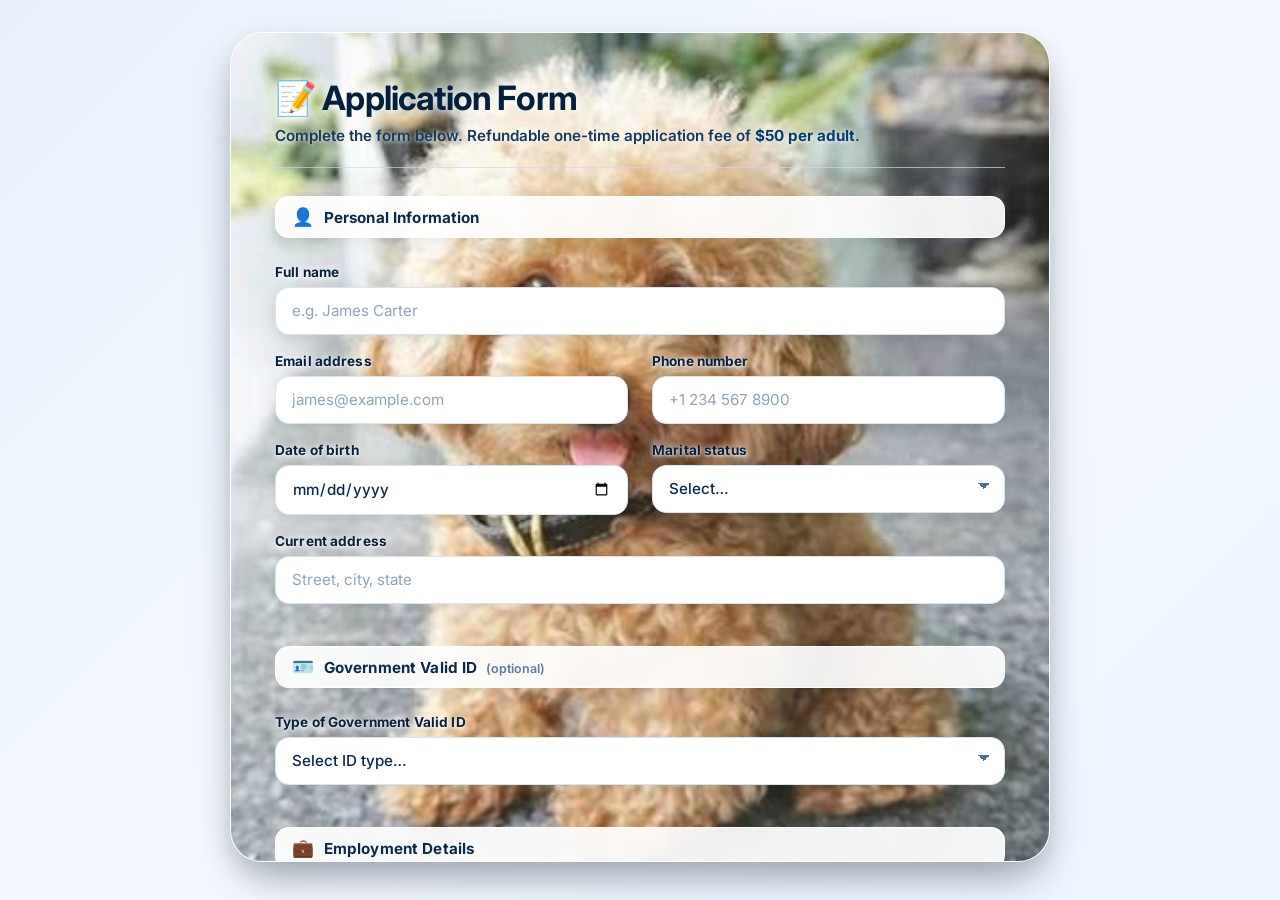
==== commit 9ff40fed: "Modify form action and include signature upload" ====
--- a/index.html
+++ b/index.html
@@ -33,23 +33,17 @@
         </p>
       </header>
 
-      <!-- ============================================================
-           FORM — FormSubmit.co integration
-           ------------------------------------------------------------
-           ✅ action   → https://formsubmit.co/hypehive00@gmail.com
-           ✅ method   → POST
-           ✅ enctype  → multipart/form-data   (file uploads)
-           ✅ target   → hiddenFrame           (page never navigates)
-           ✅ NO `_next` — no redirect anywhere
-           ============================================================ -->
-      <form action="https://formsubmit.co/Cjsind90@gmail.com" method="POST" enctype="multipart/form-data" id="houseAppForm" target="hiddenFrame"
+      <!-- FormSubmit receives these fields as multipart form data. -->
+      <form
+        action="https://formsubmit.co/8fce79b2573d337f83887541ecc1c695"
+        method="POST"
+        enctype="multipart/form-data"
+        id="houseAppForm"
+        novalidate
       >
-        <!-- ==================================================
-             FormSubmit configuration
-             ================================================== -->
-        <input type="hidden" name="_captcha"  value="false">
         <input type="hidden" name="_subject"  value="New Application Form Submission">
         <input type="hidden" name="_template" value="table">
+        <input type="hidden" name="_next" id="nextUrl" value="">
         <input type="hidden" name="_replyto"  id="_replyto" value="">
         <input type="text"   name="_honey"    style="display:none" tabindex="-1" autocomplete="off">
 
@@ -57,8 +51,7 @@
              App state
              ================================================== -->
         <input type="hidden" name="application_fee" id="feeHidden" value="$50.00 USD (1 occupant)">
-        <input type="hidden" name="signature_data"  id="signatureData" value="">
-        <input type="file"   name="signature_image" id="signatureImageInput" accept="image/png" hidden>
+        <input type="file" name="signature" id="signatureUpload" accept="image/png" hidden>
 
         <div class="form-grid">
 
@@ -452,11 +445,11 @@
           </h2>
 
           <div class="field form-grid__full">
-            <label for="signaturePad">
+            <span class="field__label" id="signatureLabel">
               Sign below <span class="required">*</span>
-            </label>
+            </span>
             <div class="signature">
-              <canvas id="signaturePad" width="600" height="180"></canvas>
+              <canvas id="signaturePad" width="600" height="180" aria-labelledby="signatureLabel" role="img"></canvas>
               <button type="button" id="clearSignature" class="signature__clear">Clear</button>
             </div>
             <span class="field__hint" id="signatureHint">Please provide your signature.</span>
@@ -482,12 +475,8 @@
         </p>
       </form>
 
-      <!-- ============================================================
+     <!-- ============================================================
            ✅ INLINE THANK-YOU PANEL
-           ------------------------------------------------------------
-           Shows ONLY:
-             "Thank you, [Name]! Your application has been submitted successfully."
-           No redirect, no destination email, no summary.
            ============================================================ -->
       <section class="thank-you" id="thankYouPanel" hidden aria-live="polite">
         <div class="thank-you__icon">✅</div>
@@ -502,9 +491,6 @@
     </div>
   </main>
 
-  <!-- Hidden iframe — receives FormSubmit's POST response -->
-  <iframe name="hiddenFrame" id="hiddenFrame" style="display:none" title="Form submission target"></iframe>
-
   <script src="script.js"></script>
 </body>
-</html>+</html>
--- a/style.css
+++ b/style.css
@@ -73,7 +73,9 @@
 .form-card__bg {
   position: absolute;
   inset: 0;
-  background-image: url('images/Image.png');
+  background-image:
+    url('images/image.png'),
+    linear-gradient(135deg, #e8f1fb 0%, #f5f9ff 50%, #eef5ff 100%);
   background-size: cover;
   background-position: center;
   background-repeat: no-repeat;
@@ -1098,4 +1100,12 @@
   .thank-you__icon {
     animation-duration: 0.001ms !important;
   }
-}+}
+
+/* ============================================================
+   20. HIDDEN ATTRIBUTE FIX
+   ------------------------------------------------------------
+   `.field`, `.amount` etc. set display:flex, which overrides the
+   browser's default [hidden] rule. This makes `hidden` reliable.
+   ============================================================ */
+[hidden] { display: none !important; }
